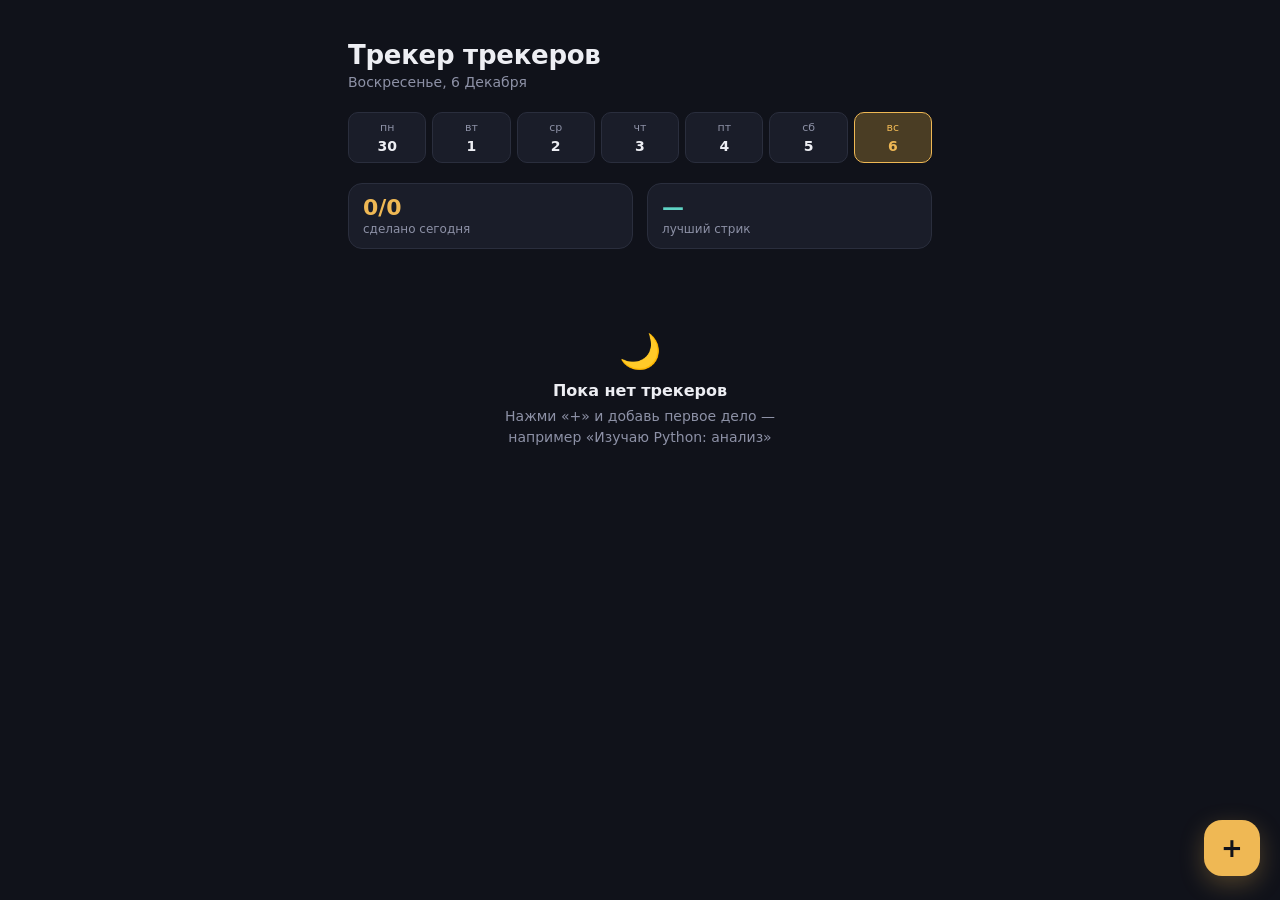
==== tracker-trackerov/index.html @ e0742326 "добавил  приложение" ====
<!DOCTYPE html>
<html lang="ru">
<head>
  <meta charset="UTF-8" />
  <meta name="viewport" content="width=device-width, initial-scale=1, viewport-fit=cover" />
  <title>Трекер трекеров</title>
  <meta name="description" content="Отмечай привычки и дела каждый день — сделал или нет" />

  <link rel="manifest" href="manifest.json" />
  <meta name="theme-color" content="#10121a" />
  <link rel="icon" href="icons/icon-192.png" />
  <link rel="apple-touch-icon" href="icons/icon-192.png" />
  <meta name="apple-mobile-web-app-capable" content="yes" />
  <meta name="apple-mobile-web-app-status-bar-style" content="black-translucent" />

  <link rel="stylesheet" href="style.css" />
</head>
<body>
  <div class="app">
    <header class="app__header">
      <div class="app__header-top">
        <div>
          <h1 class="app__title">Трекер трекеров</h1>
          <p class="app__date" id="headerDate"></p>
        </div>
        <button class="install-btn" id="installBtn" hidden>Установить</button>
      </div>
    </header>

    <div class="week-strip" id="weekHeader"></div>

    <div class="app__stats">
      <div class="stat">
        <div class="stat__value is-gold" id="statDone">0/0</div>
        <div class="stat__label">сделано сегодня</div>
      </div>
      <div class="stat">
        <div class="stat__value is-teal" id="statStreak">—</div>
        <div class="stat__label">лучший стрик</div>
      </div>
    </div>

    <div class="list" id="list"></div>

    <div class="empty" id="empty">
      <div class="empty__icon">🌙</div>
      <div class="empty__title">Пока нет трекеров</div>
      <div class="empty__text">Нажми «+» и добавь первое дело —<br>например «Изучаю Python: анализ»</div>
    </div>
  </div>

  <button class="fab" id="fab" aria-label="Добавить трекер">+</button>

  <div class="modal-overlay" id="overlay">
    <div class="modal">
      <h2 class="modal__title" id="modalTitle">Новый трекер</h2>
      <form id="addForm">
        <div class="field">
          <label for="nameInput">Что отслеживаем</label>
          <input id="nameInput" type="text" placeholder="Например: Изучаю Python — анализ" maxlength="80" required />
        </div>
        <div class="field">
          <label for="timeInput">Во сколько (необязательно)</label>
          <input id="timeInput" type="time" />
        </div>
        <div class="modal__actions">
          <button type="button" class="btn ghost" id="cancelBtn">Отмена</button>
          <button type="submit" class="btn primary" id="submitBtn">Добавить</button>
        </div>
      </form>
    </div>
  </div>

  <script src="app.js"></script>
</body>
</html>
---- tracker-trackerov/style.css ----
@font-face {
  font-family: "Sora";
  font-style: normal;
  font-weight: 400 700;
  font-display: swap;
  src: local("Sora");
}

:root {
  --bg: #10121a;
  --surface: #1a1d29;
  --surface-2: #232838;
  --border: #2a2e3d;
  --text: #edeef3;
  --text-dim: #8d91a6;
  --gold: #efb854;
  --gold-dim: #4a3d24;
  --coral: #e9645f;
  --coral-dim: #3f2527;
  --teal: #5fd3c4;
  --radius-lg: 20px;
  --radius-md: 14px;
  --radius-sm: 10px;
}

* {
  box-sizing: border-box;
}

html, body {
  margin: 0;
  padding: 0;
}

body {
  background: var(--bg);
  color: var(--text);
  font-family: "Sora", system-ui, -apple-system, "Segoe UI", Roboto, sans-serif;
  -webkit-font-smoothing: antialiased;
  min-height: 100vh;
  padding-bottom: env(safe-area-inset-bottom);
}

button {
  font-family: inherit;
}

.app {
  max-width: 560px;
  margin: 0 auto;
  padding: 20px 18px 100px;
}

/* Header */

.app__header {
  display: flex;
  align-items: flex-start;
  justify-content: space-between;
  margin-bottom: 22px;
  padding-top: env(safe-area-inset-top);
}

.app__title {
  font-size: 26px;
  font-weight: 700;
  letter-spacing: -0.01em;
  margin: 0 0 4px;
}

.app__date {
  color: var(--text-dim);
  font-size: 14px;
  font-weight: 400;
  margin: 0;
  text-transform: capitalize;
}

.app__header-top {
  display: flex;
  align-items: flex-start;
  justify-content: space-between;
  gap: 10px;
}

.install-btn {
  flex-shrink: 0;
  background: var(--surface-2);
  border: 1.5px solid var(--teal);
  color: var(--teal);
  border-radius: var(--radius-sm);
  padding: 8px 12px;
  font-size: 13px;
  font-weight: 600;
  cursor: pointer;
}

.install-btn[hidden] {
  display: none;
}

/* Недельная полоса */

.week-strip {
  display: grid;
  grid-template-columns: repeat(7, 1fr);
  gap: 6px;
  margin: 16px 0 20px;
}

.weekday {
  display: flex;
  flex-direction: column;
  align-items: center;
  gap: 4px;
  padding: 8px 0;
  border-radius: var(--radius-sm);
  background: var(--surface);
  border: 1px solid var(--border);
}

.weekday__label {
  font-size: 11px;
  color: var(--text-dim);
  text-transform: lowercase;
}

.weekday__num {
  font-size: 14px;
  font-weight: 600;
  color: var(--text);
}

.weekday.is-today {
  background: var(--gold-dim);
  border-color: var(--gold);
}

.weekday.is-today .weekday__label,
.weekday.is-today .weekday__num {
  color: var(--gold);
}

.app__stats {
  display: flex;
  gap: 14px;
  margin-bottom: 22px;
}

.stat {
  flex: 1;
  background: var(--surface);
  border: 1px solid var(--border);
  border-radius: var(--radius-md);
  padding: 12px 14px;
}

.stat__value {
  font-size: 22px;
  font-weight: 700;
  line-height: 1.1;
}

.stat__value.is-gold { color: var(--gold); }
.stat__value.is-teal { color: var(--teal); }

.stat__label {
  font-size: 12px;
  color: var(--text-dim);
  margin-top: 2px;
}

/* Tracker cards */

.list {
  display: flex;
  flex-direction: column;
  gap: 12px;
}

.tracker {
  background: var(--surface);
  border: 1px solid var(--border);
  border-radius: var(--radius-lg);
  padding: 16px;
  transition: border-color 0.15s ease;
}

.tracker.is-done { border-color: var(--gold-dim); }
.tracker.is-miss { border-color: var(--coral-dim); }

.tracker__top {
  display: flex;
  align-items: center;
  gap: 12px;
}

.tracker__body {
  flex: 1;
  min-width: 0;
}

.tracker__name {
  font-size: 16px;
  font-weight: 600;
  line-height: 1.3;
  word-break: break-word;
}

.tracker__meta {
  display: flex;
  align-items: center;
  gap: 8px;
  margin-top: 4px;
  color: var(--text-dim);
  font-size: 13px;
}

.tracker__time {
  color: var(--teal);
  font-weight: 600;
}

.tracker__streak {
  display: inline-flex;
  align-items: center;
  gap: 3px;
}

.tracker__actions {
  display: flex;
  gap: 8px;
  flex-shrink: 0;
}

.mark-btn {
  width: 42px;
  height: 42px;
  border-radius: 12px;
  border: 1.5px solid var(--border);
  background: var(--surface-2);
  color: var(--text-dim);
  font-size: 18px;
  display: flex;
  align-items: center;
  justify-content: center;
  cursor: pointer;
  transition: transform 0.1s ease, background 0.15s ease, border-color 0.15s ease, color 0.15s ease;
}

.mark-btn:active {
  transform: scale(0.92);
}

.mark-btn.done-btn.is-active {
  background: var(--gold-dim);
  border-color: var(--gold);
  color: var(--gold);
}

.mark-btn.miss-btn.is-active {
  background: var(--coral-dim);
  border-color: var(--coral);
  color: var(--coral);
}

.tracker__expand {
  width: 36px;
  height: 42px;
  border: none;
  background: transparent;
  color: var(--text-dim);
  cursor: pointer;
  font-size: 14px;
  display: flex;
  align-items: center;
  justify-content: center;
  transition: transform 0.2s ease;
}

.tracker__expand.is-open {
  transform: rotate(180deg);
}

.tracker__history {
  display: none;
  margin-top: 14px;
  padding-top: 14px;
  border-top: 1px solid var(--border);
}

.tracker__history.is-open {
  display: block;
}

.history__weekdays {
  display: grid;
  grid-template-columns: repeat(7, 1fr);
  gap: 6px;
  margin-bottom: 6px;
}

.history__weekday-label {
  text-align: center;
  font-size: 10px;
  color: var(--text-dim);
}

.history__grid {
  display: grid;
  grid-template-columns: repeat(7, 1fr);
  gap: 6px;
}

.history__cell {
  aspect-ratio: 1;
  border-radius: 8px;
  background: var(--surface-2);
  display: flex;
  align-items: center;
  justify-content: center;
  font-size: 11px;
  color: var(--text-dim);
  border: 1px solid var(--border);
}

.history__cell.is-empty {
  opacity: 0.35;
}

.history__cell.is-today-cell {
  box-shadow: inset 0 0 0 1.5px var(--teal);
}

.history__cell.is-done {
  background: var(--gold-dim);
  color: var(--gold);
  border-color: transparent;
}

.history__cell.is-miss {
  background: var(--coral-dim);
  color: var(--coral);
  border-color: transparent;
}

.tracker__added {
  margin-top: 12px;
  font-size: 12px;
  color: var(--text-dim);
}

.tracker__delete {
  margin-top: 8px;
  background: none;
  border: none;
  color: var(--coral);
  font-size: 13px;
  cursor: pointer;
  padding: 0;
  opacity: 0.85;
}

/* Empty state */

.empty {
  text-align: center;
  padding: 60px 20px;
  color: var(--text-dim);
}

.empty__icon {
  font-size: 34px;
  margin-bottom: 10px;
}

.empty__title {
  color: var(--text);
  font-weight: 600;
  font-size: 16px;
  margin-bottom: 6px;
}

.empty__text {
  font-size: 14px;
  line-height: 1.5;
}

/* FAB */

.fab {
  position: fixed;
  right: 20px;
  bottom: calc(24px + env(safe-area-inset-bottom));
  width: 56px;
  height: 56px;
  border-radius: 18px;
  background: var(--gold);
  color: #10121a;
  border: none;
  font-size: 26px;
  font-weight: 600;
  display: flex;
  align-items: center;
  justify-content: center;
  cursor: pointer;
  box-shadow: 0 8px 24px rgba(239, 184, 84, 0.28);
  transition: transform 0.15s ease;
}

.fab:active {
  transform: scale(0.93);
}

/* Modal */

.modal-overlay {
  position: fixed;
  inset: 0;
  background: rgba(8, 9, 13, 0.6);
  display: none;
  align-items: flex-end;
  justify-content: center;
  z-index: 50;
  backdrop-filter: blur(2px);
}

.modal-overlay.is-open {
  display: flex;
}

.modal {
  width: 100%;
  max-width: 560px;
  background: var(--surface);
  border: 1px solid var(--border);
  border-radius: 24px 24px 0 0;
  padding: 22px 20px calc(22px + env(safe-area-inset-bottom));
  animation: slideUp 0.22s ease;
}

@keyframes slideUp {
  from { transform: translateY(24px); opacity: 0; }
  to { transform: translateY(0); opacity: 1; }
}

.modal__title {
  font-size: 18px;
  font-weight: 700;
  margin: 0 0 16px;
}

.field {
  margin-bottom: 14px;
}

.field label {
  display: block;
  font-size: 13px;
  color: var(--text-dim);
  margin-bottom: 6px;
}

.field input {
  width: 100%;
  background: var(--surface-2);
  border: 1.5px solid var(--border);
  border-radius: var(--radius-sm);
  padding: 12px 14px;
  color: var(--text);
  font-size: 15px;
  font-family: inherit;
}

.field input:focus {
  outline: none;
  border-color: var(--teal);
}

.field input::placeholder {
  color: var(--text-dim);
}

.modal__actions {
  display: flex;
  gap: 10px;
  margin-top: 18px;
}

.btn {
  flex: 1;
  padding: 13px;
  border-radius: var(--radius-sm);
  border: none;
  font-size: 15px;
  font-weight: 600;
  cursor: pointer;
  font-family: inherit;
}

.btn.primary {
  background: var(--gold);
  color: #10121a;
}

.btn.ghost {
  background: var(--surface-2);
  color: var(--text-dim);
  border: 1.5px solid var(--border);
}

/* Focus visibility for accessibility */
button:focus-visible,
input:focus-visible {
  outline: 2px solid var(--teal);
  outline-offset: 2px;
}

/* Small screens */
@media (max-width: 360px) {
  .app { padding: 16px 14px 96px; }
  .app__title { font-size: 22px; }
  .mark-btn { width: 38px; height: 38px; }
}

/* Larger screens: subtle breathing room, no card-grid cliche */
@media (min-width: 720px) {
  .app { max-width: 620px; padding-top: 40px; }
}

@media (prefers-reduced-motion: reduce) {
  * { animation: none !important; transition: none !important; }
}
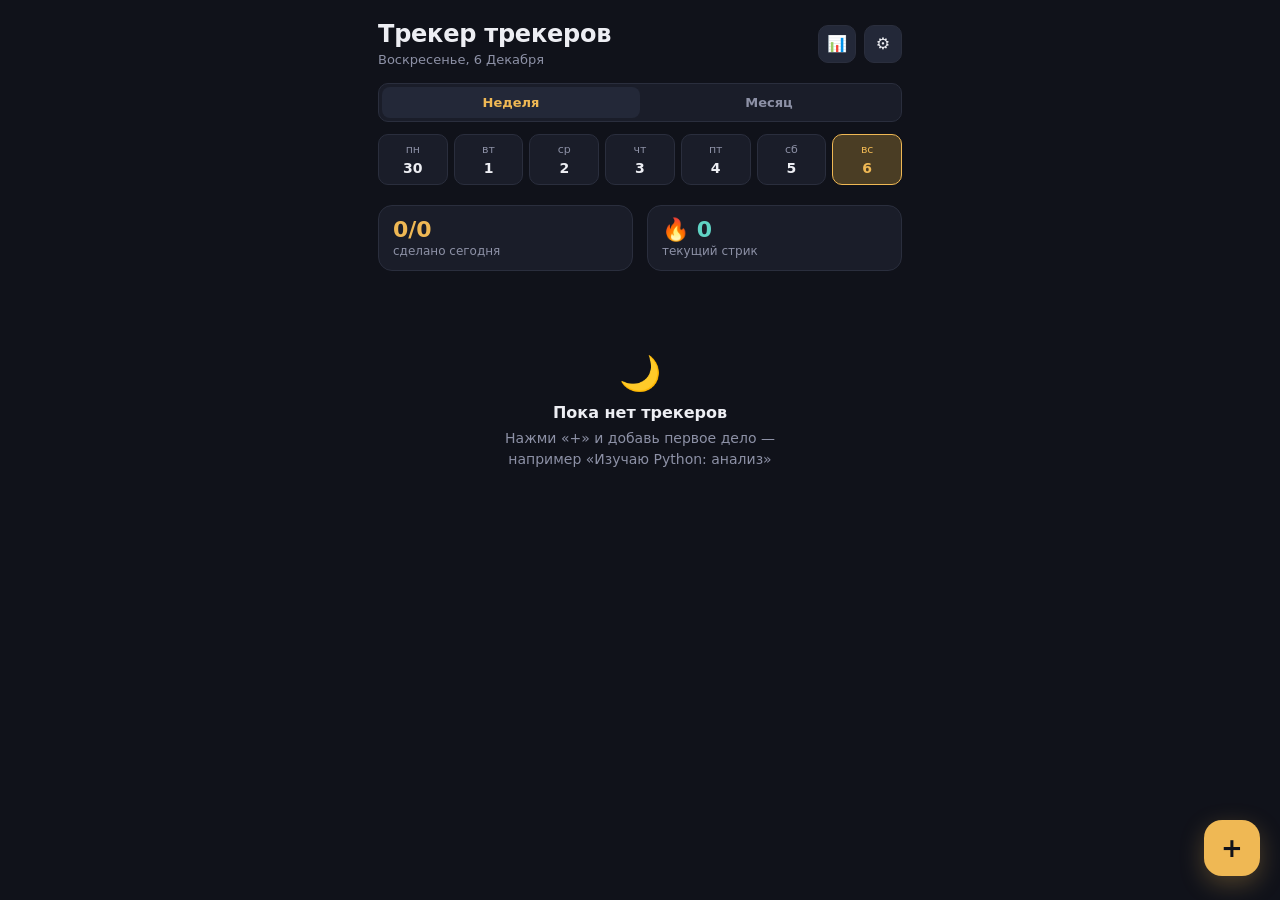
==== commit 788024dd: "новый приложение трекер" ====
--- a/tracker-trackerov/index.html
+++ b/tracker-trackerov/index.html
@@ -2,7 +2,7 @@
 <html lang="ru">
 <head>
   <meta charset="UTF-8" />
-  <meta name="viewport" content="width=device-width, initial-scale=1, viewport-fit=cover" />
+  <meta name="viewport" content="width=device-width, initial-scale=1.0, viewport-fit=cover" />
   <title>Трекер трекеров</title>
   <meta name="description" content="Отмечай привычки и дела каждый день — сделал или нет" />
 
@@ -23,23 +23,46 @@
           <h1 class="app__title">Трекер трекеров</h1>
           <p class="app__date" id="headerDate"></p>
         </div>
-        <button class="install-btn" id="installBtn" hidden>Установить</button>
+        <div class="header-actions">
+          <button class="icon-btn" id="statsNavBtn" aria-label="Статистика">📊</button>
+          <button class="icon-btn" id="settingsNavBtn" aria-label="Настройки">⚙️</button>
+          <button class="install-btn" id="installBtn" hidden>Установить</button>
+        </div>
       </div>
     </header>
 
+    <!-- Переключатель видов: Неделя / Месяц -->
+    <div class="view-toggle">
+      <button class="toggle-btn active" id="viewWeekBtn">Неделя</button>
+      <button class="toggle-btn" id="viewMonthBtn">Месяц</button>
+    </div>
+
+    <!-- Вид недели -->
     <div class="week-strip" id="weekHeader"></div>
 
+    <!-- Вид месяца (скрыт по умолчанию) -->
+    <div class="month-view hidden" id="monthView">
+      <div class="month-header">
+        <button class="icon-btn" id="prevMonthBtn">‹</button>
+        <span class="month-title" id="monthTitle">СЕНТЯБРЬ</span>
+        <button class="icon-btn" id="nextMonthBtn">›</button>
+      </div>
+      <div class="month-grid" id="monthGrid"></div>
+    </div>
+
+    <!-- Главные показатели -->
     <div class="app__stats">
       <div class="stat">
         <div class="stat__value is-gold" id="statDone">0/0</div>
         <div class="stat__label">сделано сегодня</div>
       </div>
       <div class="stat">
-        <div class="stat__value is-teal" id="statStreak">—</div>
-        <div class="stat__label">лучший стрик</div>
+        <div class="stat__value is-teal" id="statStreak">🔥 0</div>
+        <div class="stat__label">текущий стрик</div>
       </div>
     </div>
 
+    <!-- Список трекеров -->
     <div class="list" id="list"></div>
 
     <div class="empty" id="empty">
@@ -51,10 +74,12 @@
 
   <button class="fab" id="fab" aria-label="Добавить трекер">+</button>
 
+  <!-- Модалка: Добавление / Редактирование -->
   <div class="modal-overlay" id="overlay">
     <div class="modal">
       <h2 class="modal__title" id="modalTitle">Новый трекер</h2>
       <form id="addForm">
+        <input type="hidden" id="editTrackerId" />
         <div class="field">
           <label for="nameInput">Что отслеживаем</label>
           <input id="nameInput" type="text" placeholder="Например: Изучаю Python — анализ" maxlength="80" required />
@@ -63,14 +88,86 @@
           <label for="timeInput">Во сколько (необязательно)</label>
           <input id="timeInput" type="time" />
         </div>
+        <div class="field field-checkbox">
+          <label class="checkbox-label">
+            <input type="checkbox" id="notifyInput" />
+            <span>🔔 Напоминать каждый день</span>
+          </label>
+        </div>
         <div class="modal__actions">
           <button type="button" class="btn ghost" id="cancelBtn">Отмена</button>
-          <button type="submit" class="btn primary" id="submitBtn">Добавить</button>
+          <button type="submit" class="btn primary" id="submitBtn">Сохранить</button>
         </div>
       </form>
     </div>
   </div>
 
+  <!-- Модалка: Статистика & Достижения -->
+  <div class="modal-overlay" id="statsOverlay">
+    <div class="modal modal--large">
+      <div class="modal__header">
+        <h2 class="modal__title">📊 Статистика и Достижения</h2>
+        <button class="close-btn" id="closeStatsBtn">✕</button>
+      </div>
+      <div class="stats-content">
+        <div class="stats-grid">
+          <div class="stat-card">
+            <span class="stat-card__num" id="statWeekScore">0/0</span>
+            <span class="stat-card__label">За неделю</span>
+          </div>
+          <div class="stat-card">
+            <span class="stat-card__num" id="statPercent">0%</span>
+            <span class="stat-card__label">Успешность</span>
+          </div>
+          <div class="stat-card">
+            <span class="stat-card__num" id="statBestStreak">0 дней</span>
+            <span class="stat-card__label">Лучший стрик</span>
+          </div>
+        </div>
+
+        <div class="stat-details">
+          <p><strong>🏆 Самый стабильный:</strong> <span id="statTopTracker">—</span></p>
+          <p><strong>⚠️ Чаще пропускается:</strong> <span id="statWorstTracker">—</span></p>
+        </div>
+
+        <h3 class="section-title">🏆 Достижения</h3>
+        <div class="achievements-list" id="achievementsList"></div>
+      </div>
+    </div>
+  </div>
+
+  <!-- Модалка: Настройки (Резервная копия) -->
+  <div class="modal-overlay" id="settingsOverlay">
+    <div class="modal">
+      <div class="modal__header">
+        <h2 class="modal__title">⚙️ Настройки</h2>
+        <button class="close-btn" id="closeSettingsBtn">✕</button>
+      </div>
+      <div class="settings-content">
+        <h3 class="section-title">🔐 Резервная копия</h3>
+        <p class="settings-desc">Сохраните файл, чтобы не потерять данные при смене устройства или очистке браузера.</p>
+        <div class="settings-actions">
+          <button class="btn primary" id="exportBtn">📦 Экспортировать данные</button>
+          <label class="btn ghost file-label">
+            📥 Импортировать данные
+            <input type="file" id="importInput" accept=".json" hidden />
+          </label>
+        </div>
+      </div>
+    </div>
+  </div>
+
+  <!-- Модалка: Празднование завершения дня -->
+  <div class="modal-overlay" id="celebrationOverlay">
+    <div class="modal modal--celebrate">
+      <div class="celebration-icon">🎉</div>
+      <h2 class="modal__title">Отличный день!</h2>
+      <p class="celebration-text">Все задачи выполнены.</p>
+      <div class="celebration-streak" id="celebrationStreak">🔥 8 дней подряд</div>
+      <button class="btn primary" id="closeCelebrationBtn">Продолжить</button>
+    </div>
+  </div>
+
   <script src="app.js"></script>
 </body>
-</html>
+</html>
--- a/tracker-trackerov/style.css
+++ b/tracker-trackerov/style.css
@@ -30,10 +30,7 @@
 html, body {
   margin: 0;
   padding: 0;
-}
-
-body {
-  background: var(--bg);
+  background-color: var(--bg);
   color: var(--text);
   font-family: "Sora", system-ui, -apple-system, "Segoe UI", Roboto, sans-serif;
   -webkit-font-smoothing: antialiased;
@@ -45,6 +42,10 @@
   font-family: inherit;
 }
 
+.hidden {
+  display: none !important;
+}
+
 .app {
   max-width: 560px;
   margin: 0 auto;
@@ -52,17 +53,15 @@
 }
 
 /* Header */
-
-.app__header {
-  display: flex;
-  align-items: flex-start;
+.app__header-top {
+  display: flex;
+  align-items: center;
   justify-content: space-between;
-  margin-bottom: 22px;
-  padding-top: env(safe-area-inset-top);
+  gap: 10px;
 }
 
 .app__title {
-  font-size: 26px;
+  font-size: 24px;
   font-weight: 700;
   letter-spacing: -0.01em;
   margin: 0 0 4px;
@@ -70,21 +69,38 @@
 
 .app__date {
   color: var(--text-dim);
-  font-size: 14px;
+  font-size: 13px;
   font-weight: 400;
   margin: 0;
   text-transform: capitalize;
 }
 
-.app__header-top {
-  display: flex;
-  align-items: flex-start;
-  justify-content: space-between;
-  gap: 10px;
+.header-actions {
+  display: flex;
+  align-items: center;
+  gap: 8px;
+}
+
+.icon-btn {
+  background: var(--surface-2);
+  border: 1px solid var(--border);
+  color: var(--text);
+  border-radius: var(--radius-sm);
+  width: 38px;
+  height: 38px;
+  display: flex;
+  align-items: center;
+  justify-content: center;
+  font-size: 16px;
+  cursor: pointer;
+  transition: background 0.15s ease;
+}
+
+.icon-btn:active {
+  background: var(--border);
 }
 
 .install-btn {
-  flex-shrink: 0;
   background: var(--surface-2);
   border: 1.5px solid var(--teal);
   color: var(--teal);
@@ -99,13 +115,40 @@
   display: none;
 }
 
-/* Недельная полоса */
-
+/* Toggle Week/Month */
+.view-toggle {
+  display: flex;
+  background: var(--surface);
+  border: 1px solid var(--border);
+  border-radius: var(--radius-sm);
+  padding: 3px;
+  margin: 16px 0 12px;
+}
+
+.toggle-btn {
+  flex: 1;
+  background: transparent;
+  border: none;
+  color: var(--text-dim);
+  padding: 8px;
+  font-size: 13px;
+  font-weight: 600;
+  border-radius: 8px;
+  cursor: pointer;
+  transition: all 0.2s ease;
+}
+
+.toggle-btn.active {
+  background: var(--surface-2);
+  color: var(--gold);
+}
+
+/* Week Strip */
 .week-strip {
   display: grid;
   grid-template-columns: repeat(7, 1fr);
   gap: 6px;
-  margin: 16px 0 20px;
+  margin-bottom: 20px;
 }
 
 .weekday {
@@ -141,6 +184,59 @@
   color: var(--gold);
 }
 
+/* Month View */
+.month-view {
+  background: var(--surface);
+  border: 1px solid var(--border);
+  border-radius: var(--radius-md);
+  padding: 14px;
+  margin-bottom: 20px;
+}
+
+.month-header {
+  display: flex;
+  align-items: center;
+  justify-content: space-between;
+  margin-bottom: 12px;
+}
+
+.month-title {
+  font-size: 14px;
+  font-weight: 700;
+  letter-spacing: 0.05em;
+  color: var(--gold);
+}
+
+.month-grid {
+  display: grid;
+  grid-template-columns: repeat(7, 1fr);
+  gap: 6px;
+}
+
+.month-day {
+  aspect-ratio: 1;
+  display: flex;
+  align-items: center;
+  justify-content: center;
+  font-size: 12px;
+  border-radius: 6px;
+  background: var(--surface-2);
+  border: 1px solid var(--border);
+  color: var(--text-dim);
+}
+
+.month-day.is-active {
+  background: var(--gold-dim);
+  color: var(--gold);
+  border-color: var(--gold);
+  font-weight: 700;
+}
+
+.month-day.is-empty {
+  opacity: 0.2;
+}
+
+/* Stats Summary */
 .app__stats {
   display: flex;
   gap: 14px;
@@ -171,7 +267,6 @@
 }
 
 /* Tracker cards */
-
 .list {
   display: flex;
   flex-direction: column;
@@ -205,6 +300,7 @@
   font-weight: 600;
   line-height: 1.3;
   word-break: break-word;
+  cursor: pointer;
 }
 
 .tracker__meta {
@@ -219,12 +315,6 @@
 .tracker__time {
   color: var(--teal);
   font-weight: 600;
-}
-
-.tracker__streak {
-  display: inline-flex;
-  align-items: center;
-  gap: 3px;
 }
 
 .tracker__actions {
@@ -245,7 +335,7 @@
   align-items: center;
   justify-content: center;
   cursor: pointer;
-  transition: transform 0.1s ease, background 0.15s ease, border-color 0.15s ease, color 0.15s ease;
+  transition: transform 0.1s ease, background 0.15s ease, border-color 0.15s ease;
 }
 
 .mark-btn:active {
@@ -293,19 +383,6 @@
   display: block;
 }
 
-.history__weekdays {
-  display: grid;
-  grid-template-columns: repeat(7, 1fr);
-  gap: 6px;
-  margin-bottom: 6px;
-}
-
-.history__weekday-label {
-  text-align: center;
-  font-size: 10px;
-  color: var(--text-dim);
-}
-
 .history__grid {
   display: grid;
   grid-template-columns: repeat(7, 1fr);
@@ -324,70 +401,39 @@
   border: 1px solid var(--border);
 }
 
-.history__cell.is-empty {
-  opacity: 0.35;
-}
-
-.history__cell.is-today-cell {
-  box-shadow: inset 0 0 0 1.5px var(--teal);
-}
-
-.history__cell.is-done {
-  background: var(--gold-dim);
-  color: var(--gold);
-  border-color: transparent;
-}
-
-.history__cell.is-miss {
-  background: var(--coral-dim);
-  color: var(--coral);
-  border-color: transparent;
-}
-
-.tracker__added {
+.history__cell.is-done { background: var(--gold-dim); color: var(--gold); }
+.history__cell.is-miss { background: var(--coral-dim); color: var(--coral); }
+
+.tracker__footer {
+  display: flex;
+  justify-content: space-between;
+  align-items: center;
   margin-top: 12px;
   font-size: 12px;
   color: var(--text-dim);
 }
 
 .tracker__delete {
-  margin-top: 8px;
   background: none;
   border: none;
   color: var(--coral);
   font-size: 13px;
   cursor: pointer;
   padding: 0;
-  opacity: 0.85;
-}
-
-/* Empty state */
-
+}
+
+/* Empty State */
 .empty {
   text-align: center;
   padding: 60px 20px;
   color: var(--text-dim);
 }
 
-.empty__icon {
-  font-size: 34px;
-  margin-bottom: 10px;
-}
-
-.empty__title {
-  color: var(--text);
-  font-weight: 600;
-  font-size: 16px;
-  margin-bottom: 6px;
-}
-
-.empty__text {
-  font-size: 14px;
-  line-height: 1.5;
-}
+.empty__icon { font-size: 34px; margin-bottom: 10px; }
+.empty__title { color: var(--text); font-weight: 600; font-size: 16px; margin-bottom: 6px; }
+.empty__text { font-size: 14px; line-height: 1.5; }
 
 /* FAB */
-
 .fab {
   position: fixed;
   right: 20px;
@@ -408,25 +454,26 @@
   transition: transform 0.15s ease;
 }
 
-.fab:active {
-  transform: scale(0.93);
-}
-
-/* Modal */
-
+.fab:active { transform: scale(0.93); }
+
+/* Modals */
 .modal-overlay {
   position: fixed;
   inset: 0;
-  background: rgba(8, 9, 13, 0.6);
-  display: none;
+  background: rgba(8, 9, 13, 0.7);
+  display: flex;
   align-items: flex-end;
   justify-content: center;
   z-index: 50;
-  backdrop-filter: blur(2px);
+  backdrop-filter: blur(4px);
+  opacity: 0;
+  pointer-events: none;
+  transition: opacity 0.2s ease;
 }
 
 .modal-overlay.is-open {
-  display: flex;
+  opacity: 1;
+  pointer-events: auto;
 }
 
 .modal {
@@ -436,32 +483,30 @@
   border: 1px solid var(--border);
   border-radius: 24px 24px 0 0;
   padding: 22px 20px calc(22px + env(safe-area-inset-bottom));
-  animation: slideUp 0.22s ease;
-}
-
-@keyframes slideUp {
-  from { transform: translateY(24px); opacity: 0; }
-  to { transform: translateY(0); opacity: 1; }
-}
-
-.modal__title {
-  font-size: 18px;
-  font-weight: 700;
-  margin: 0 0 16px;
-}
-
-.field {
-  margin-bottom: 14px;
-}
-
-.field label {
-  display: block;
-  font-size: 13px;
-  color: var(--text-dim);
-  margin-bottom: 6px;
-}
-
-.field input {
+  transform: translateY(100%);
+  transition: transform 0.25s cubic-bezier(0.1, 0.9, 0.2, 1);
+  max-height: 85vh;
+  overflow-y: auto;
+}
+
+.modal-overlay.is-open .modal {
+  transform: translateY(0);
+}
+
+.modal__header {
+  display: flex;
+  align-items: center;
+  justify-content: space-between;
+  margin-bottom: 16px;
+}
+
+.modal__title { font-size: 18px; font-weight: 700; margin: 0; }
+.close-btn { background: none; border: none; color: var(--text-dim); font-size: 18px; cursor: pointer; }
+
+/* Modal Inputs & Forms */
+.field { margin-bottom: 14px; }
+.field label { display: block; font-size: 13px; color: var(--text-dim); margin-bottom: 6px; }
+.field input[type="text"], .field input[type="time"] {
   width: 100%;
   background: var(--surface-2);
   border: 1.5px solid var(--border);
@@ -469,23 +514,12 @@
   padding: 12px 14px;
   color: var(--text);
   font-size: 15px;
-  font-family: inherit;
-}
-
-.field input:focus {
-  outline: none;
-  border-color: var(--teal);
-}
-
-.field input::placeholder {
-  color: var(--text-dim);
-}
-
-.modal__actions {
-  display: flex;
-  gap: 10px;
-  margin-top: 18px;
-}
+}
+
+.field-checkbox { margin-top: 10px; }
+.checkbox-label { display: flex; align-items: center; gap: 8px; font-size: 14px; cursor: pointer; }
+
+.modal__actions { display: flex; gap: 10px; margin-top: 18px; }
 
 .btn {
   flex: 1;
@@ -495,39 +529,55 @@
   font-size: 15px;
   font-weight: 600;
   cursor: pointer;
-  font-family: inherit;
-}
-
-.btn.primary {
-  background: var(--gold);
-  color: #10121a;
-}
-
-.btn.ghost {
-  background: var(--surface-2);
-  color: var(--text-dim);
-  border: 1.5px solid var(--border);
-}
-
-/* Focus visibility for accessibility */
-button:focus-visible,
-input:focus-visible {
-  outline: 2px solid var(--teal);
-  outline-offset: 2px;
-}
-
-/* Small screens */
+  text-align: center;
+}
+
+.btn.primary { background: var(--gold); color: #10121a; }
+.btn.ghost { background: var(--surface-2); color: var(--text-dim); border: 1.5px solid var(--border); }
+
+/* Stats & Achievements View */
+.stats-grid { display: grid; grid-template-columns: repeat(3, 1fr); gap: 10px; margin-bottom: 16px; }
+.stat-card { background: var(--surface-2); border: 1px solid var(--border); border-radius: var(--radius-sm); padding: 12px; text-align: center; }
+.stat-card__num { display: block; font-size: 18px; font-weight: 700; color: var(--gold); }
+.stat-card__label { font-size: 11px; color: var(--text-dim); }
+
+.stat-details { background: var(--surface-2); border-radius: var(--radius-sm); padding: 12px; font-size: 13px; line-height: 1.6; margin-bottom: 20px; }
+.section-title { font-size: 15px; font-weight: 700; margin: 16px 0 10px; color: var(--text); }
+
+.achievements-list { display: flex; flex-direction: column; gap: 10px; }
+.achievement {
+  display: flex;
+  align-items: center;
+  gap: 12px;
+  background: var(--surface-2);
+  border: 1px solid var(--border);
+  border-radius: var(--radius-sm);
+  padding: 10px 12px;
+  opacity: 0.4;
+}
+
+.achievement.unlocked { opacity: 1; border-color: var(--gold); }
+.achievement__icon { font-size: 24px; }
+.achievement__title { font-size: 14px; font-weight: 600; }
+.achievement__desc { font-size: 11px; color: var(--text-dim); }
+
+/* Modal Celebration */
+.modal--celebrate { text-align: center; padding: 32px 20px; }
+.celebration-icon { font-size: 48px; margin-bottom: 12px; }
+.celebration-text { color: var(--text-dim); margin-bottom: 16px; }
+.celebration-streak { font-size: 20px; font-weight: 700; color: var(--gold); margin-bottom: 24px; }
+
+/* Settings Modal */
+.settings-desc { font-size: 13px; color: var(--text-dim); margin-bottom: 16px; }
+.settings-actions { display: flex; flex-direction: column; gap: 10px; }
+.file-label { display: block; cursor: pointer; }
+
 @media (max-width: 360px) {
   .app { padding: 16px 14px 96px; }
-  .app__title { font-size: 22px; }
+  .app__title { font-size: 20px; }
   .mark-btn { width: 38px; height: 38px; }
-}
-
-/* Larger screens: subtle breathing room, no card-grid cliche */
-@media (min-width: 720px) {
-  .app { max-width: 620px; padding-top: 40px; }
 }
 
 @media (prefers-reduced-motion: reduce) {
   * { animation: none !important; transition: none !important; }
-}
+}
